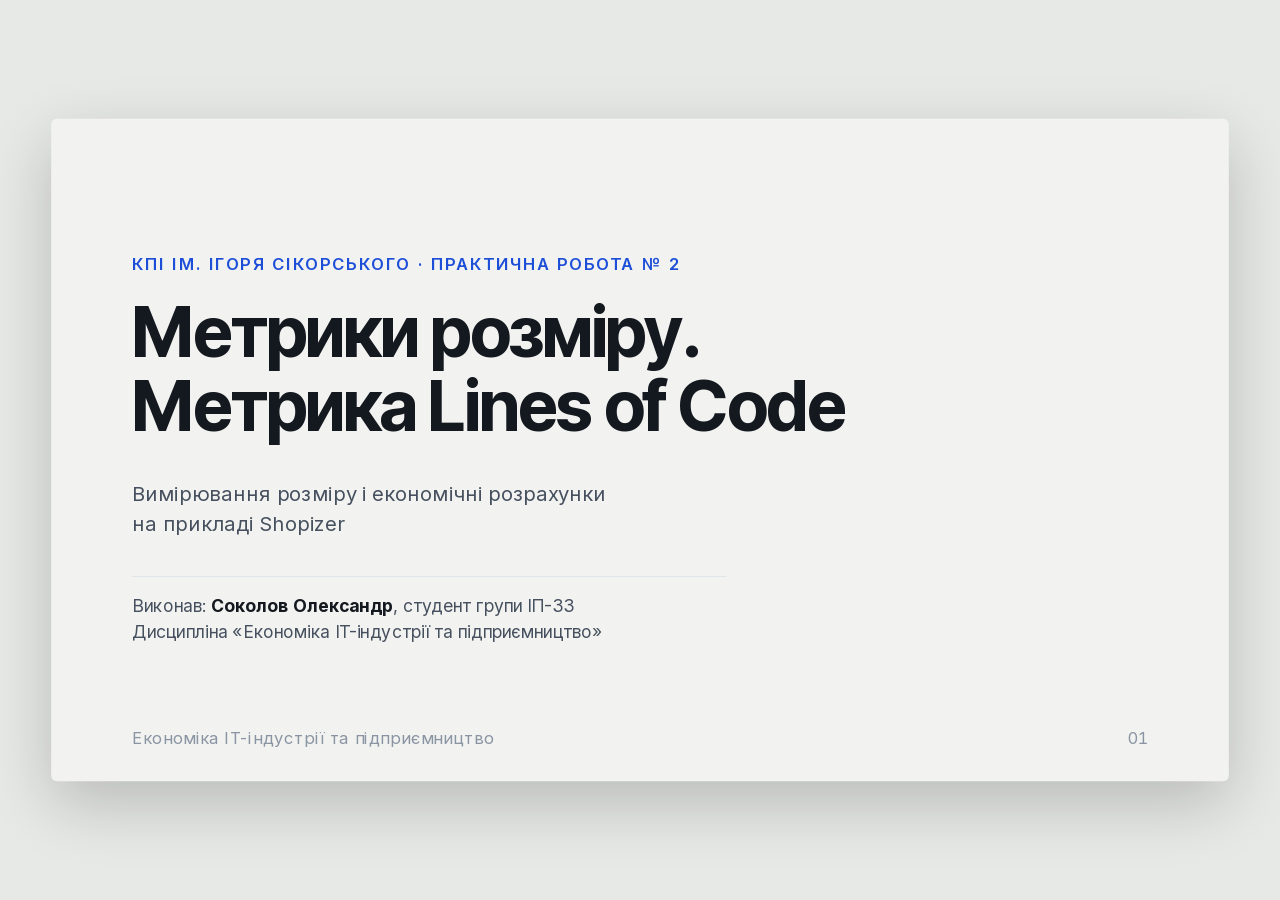
==== labs/02-loc-metrics/docs/deck/index.html @ 8bcf0d28 "feat(pr2): LOC metrics of Shopizer, COCOMO economics, C# vs Java levels Co-Authored-By: Claude Sonne" ====
<!doctype html>
<html lang="uk">
<head>
<meta charset="utf-8">
<title>Метрики розміру. Метрика Lines of Code – Економіка IT-індустрії та підприємництво</title>
<link rel="stylesheet" href="shared/theme.css">
<style>
  .figure__img { background: #fff; border-radius: 0; }
  .figure__img img { object-fit: contain; }
  .body.fill { flex: 1; min-height: 0; display: flex; }
  .body.fill > * { flex: 1; }
  .cols.split { grid-template-columns: 2.4fr 1fr; }
  .n { color: var(--ink-mute); font-size: .85em; white-space: nowrap; }
  .formula { font-size: 24px; margin: 0 0 8px; }
  .cols > table.tbl { align-self: start; }
  .note { font-size: 16px; color: var(--ink-mute); margin-top: 14px; }
</style>
</head>
<body class="deck">

<!-- 1 -->
<section class="slide slide--cover">
  <p class="eyebrow">КПІ ім. Ігоря Сікорського · Практична робота № 2</p>
  <h1 class="hero">Метрики розміру.<br>Метрика Lines of Code</h1>
  <div class="stack" style="margin-top:40px">
    <p class="lead">Вимірювання розміру і економічні розрахунки на прикладі Shopizer</p>
  </div>
  <p class="byline">Виконав: <b>Соколов Олександр</b>, студент групи ІП-33<br>Дисципліна «Економіка IT-індустрії та підприємництво»</p>
  <span class="slide__kicker">Економіка IT-індустрії та підприємництво</span>
  <span class="slide__num"></span>
</section>

<!-- 2 -->
<section class="slide">
  <div class="rule"></div>
  <h1 class="title">Об'єкт вимірювання</h1>
  <div class="body">
    <div class="cols">
      <ul class="bullets">
        <li>Shopizer – інтернет-магазин на Java з відкритим кодом, ліцензія Apache-2.0 <span class="n">[1]</span></li>
        <li>Коміт 6a4a0a6 від 23.03.2025</li>
        <li>5 Maven-модулів, 1 167 Java-файлів в основному коді</li>
        <li>Тести є лише в двох модулях і складають 4.9% обсягу</li>
      </ul>
      <div class="kv" style="--k:190px">
        <div class="kv__row"><div class="kv__k">sm-core-model</div><div class="kv__v">сутності предметної області</div></div>
        <div class="kv__row"><div class="kv__k">sm-core-modules</div><div class="kv__v">інтеграційні модулі, шифрування</div></div>
        <div class="kv__row"><div class="kv__k">sm-core</div><div class="kv__v">бізнес-логіка, репозиторії</div></div>
        <div class="kv__row"><div class="kv__k">sm-shop-model</div><div class="kv__v">моделі даних для API</div></div>
        <div class="kv__row"><div class="kv__k">sm-shop</div><div class="kv__v">контролери, налаштування</div></div>
      </div>
    </div>
  </div>
  <span class="slide__kicker">Економіка IT-індустрії та підприємництво</span>
  <span class="slide__num"></span>
</section>

<!-- 3 -->
<section class="slide">
  <div class="rule"></div>
  <h1 class="title">Засоби вимірювання</h1>
  <div class="body">
    <div class="cols">
      <ul class="bullets">
        <li>cloc 2.10 рахує рядки коду, коментарі й порожні рядки <span class="n">[2]</span></li>
        <li>Парсер Java рахує логічні оператори: оператор або декларація – один рядок <span class="n">[3, 4]</span></li>
        <li>Рівень коментарів F = N<sub>com</sub> / N<sub>loc</sub></li>
      </ul>
      <div class="kv" style="--k:150px">
        <div class="kv__row"><div class="kv__k">N<sub>phys</sub></div><div class="kv__v">усі рядки файлів</div></div>
        <div class="kv__row"><div class="kv__k">N<sub>loc</sub></div><div class="kv__v">без порожніх і коментарів</div></div>
        <div class="kv__row"><div class="kv__k">N<sub>lloc</sub></div><div class="kv__v">оператори і декларації</div></div>
      </div>
    </div>
  </div>
  <span class="slide__kicker">Економіка IT-індустрії та підприємництво</span>
  <span class="slide__num"></span>
</section>

<!-- 4 -->
<section class="slide">
  <div class="rule"></div>
  <h1 class="title">Результати вимірювання</h1>
  <div class="body">
    <table class="tbl">
      <thead><tr><th>Модуль</th><th class="num">Файлів</th><th class="num">Фізичні</th><th class="num">Код</th><th class="num">Коментарі</th><th class="num">Порожні</th><th class="num">Логічні</th></tr></thead>
      <tbody>
        <tr><td>sm-core-model</td><td class="num">186</td><td class="num">16 586</td><td class="num">11 931</td><td class="num">652</td><td class="num">4 003</td><td class="num">7 809</td></tr>
        <tr><td>sm-core-modules</td><td class="num">14</td><td class="num">527</td><td class="num">317</td><td class="num">68</td><td class="num">142</td><td class="num">237</td></tr>
        <tr><td>sm-core</td><td class="num">335</td><td class="num">34 420</td><td class="num">21 207</td><td class="num">4 187</td><td class="num">9 026</td><td class="num">15 056</td></tr>
        <tr><td>sm-shop-model</td><td class="num">322</td><td class="num">12 507</td><td class="num">7 996</td><td class="num">1 743</td><td class="num">2 768</td><td class="num">5 922</td></tr>
        <tr><td>sm-shop</td><td class="num">310</td><td class="num">44 151</td><td class="num">30 565</td><td class="num">4 073</td><td class="num">9 513</td><td class="num">21 109</td></tr>
        <tr><td><b>Разом</b></td><td class="num"><b>1 167</b></td><td class="num"><b>108 191</b></td><td class="num"><b>72 016</b></td><td class="num"><b>10 723</b></td><td class="num"><b>25 452</b></td><td class="num"><b>50 133</b></td></tr>
      </tbody>
    </table>
    <p class="note">Основний код Java (src/main). Рівень коментарів F = 0.149</p>
  </div>
  <span class="slide__kicker">Економіка IT-індустрії та підприємництво</span>
  <span class="slide__num"></span>
</section>

<!-- 5 -->
<section class="slide">
  <div class="rule"></div>
  <h1 class="title">Склад коду</h1>
  <div class="body">
    <div class="cols cols--wide">
      <div class="figure">
        <div class="figure__img"><img src="img/01_modules.png" alt="Склад коду за модулями"></div>
        <p class="figure__cap">Склад основного коду за модулями</p>
      </div>
      <ul class="bullets">
        <li>Код – 66.6% фізичних рядків, порожні рядки – 23.5%, коментарі – 9.9%</li>
        <li>Логічних операторів 0.70 від кількості рядків коду</li>
        <li>Тести: 3 495 рядків коду</li>
        <li>Інші файли репозиторію (шаблони, конфігурація) – 11 106 рядків, не враховані</li>
      </ul>
    </div>
  </div>
  <span class="slide__kicker">Економіка IT-індустрії та підприємництво</span>
  <span class="slide__num"></span>
</section>

<!-- 6 -->
<section class="slide">
  <div class="rule"></div>
  <h1 class="title">Модель розрахунку</h1>
  <div class="body">
    <div class="cols">
      <div>
        <p class="formula">Effort = a · size<sup>b</sup></p>
        <p class="formula">Schedule = c · Effort<sup>d</sup></p>
        <p class="formula">Cost = Effort · salary</p>
        <p class="note">Базова модель COCOMO <span class="n">[5]</span>; size у KLOC, Effort у людино-місяцях</p>
      </div>
      <div class="kv" style="--k:170px">
        <div class="kv__row"><div class="kv__k">size</div><div class="kv__v">72.016 KLOC (рядки коду)</div></div>
        <div class="kv__row"><div class="kv__k">Тип проєкту</div><div class="kv__v">напіврозділений, a = 3.0, b = 1.12, c = 2.5, d = 0.35</div></div>
        <div class="kv__row"><div class="kv__k">salary</div><div class="kv__v">$2 500 на місяць, Middle (усі мови) <span class="n">[6]</span></div></div>
        <div class="kv__row"><div class="kv__k">Курс</div><div class="kv__v">45.666 грн за долар, НБУ <span class="n">[7]</span></div></div>
      </div>
    </div>
  </div>
  <span class="slide__kicker">Економіка IT-індустрії та підприємництво</span>
  <span class="slide__num"></span>
</section>

<!-- 7 -->
<section class="slide">
  <div class="rule"></div>
  <h1 class="title">Економічні показники</h1>
  <div class="body">
    <table class="tbl">
      <thead><tr><th>Показник</th><th class="num">Органічний</th><th class="num">Напіврозділений</th><th class="num">Вбудований</th></tr></thead>
      <tbody>
        <tr><td>Трудомісткість, людино-місяців</td><td class="num">214.0</td><td class="num"><b>360.9</b></td><td class="num">609.8</td></tr>
        <tr><td>Тривалість, місяців</td><td class="num">19.2</td><td class="num"><b>19.6</b></td><td class="num">19.5</td></tr>
        <tr><td>Середня кількість розробників</td><td class="num">11.1</td><td class="num"><b>18.4</b></td><td class="num">31.3</td></tr>
        <tr><td>Вартість, $</td><td class="num">535 121</td><td class="num"><b>902 364</b></td><td class="num">1 524 605</td></tr>
        <tr><td>Вартість, млн грн</td><td class="num">24.4</td><td class="num"><b>41.2</b></td><td class="num">69.6</td></tr>
        <tr><td>Вартість рядка, $/LOC</td><td class="num">7.43</td><td class="num"><b>12.53</b></td><td class="num">21.17</td></tr>
        <tr><td>Продуктивність, LOC на людино-місяць</td><td class="num">336</td><td class="num"><b>200</b></td><td class="num">118</td></tr>
      </tbody>
    </table>
    <p class="note">Для Shopizer обрано напіврозділений тип: розмір 72.0 KLOC входить у діапазон 25–75 KLOC</p>
  </div>
  <span class="slide__kicker">Економіка IT-індустрії та підприємництво</span>
  <span class="slide__num"></span>
</section>

<!-- 8 -->
<section class="slide">
  <div class="rule"></div>
  <h1 class="title">Залежність від розміру і типу</h1>
  <div class="body">
    <div class="cols cols--wide">
      <div class="figure">
        <div class="figure__img"><img src="img/02_effort.png" alt="Трудомісткість залежно від розміру"></div>
        <p class="figure__cap">Трудомісткість за базовою моделлю COCOMO</p>
      </div>
      <ul class="bullets">
        <li>Тип проєкту змінює трудомісткість у 2.8 раза</li>
        <li>Тривалість майже не залежить від типу: 19.2–19.6 місяця</li>
        <li>Різниця проявляється в кількості розробників: від 11 до 31</li>
      </ul>
    </div>
  </div>
  <span class="slide__kicker">Економіка IT-індустрії та підприємництво</span>
  <span class="slide__num"></span>
</section>

<!-- 9 -->
<section class="slide">
  <div class="rule"></div>
  <h1 class="title">Чутливість до способу вимірювання</h1>
  <div class="body">
    <table class="tbl">
      <thead><tr><th>Розмір</th><th class="num">KLOC</th><th class="num">Трудомісткість</th><th class="num">Тривалість</th><th class="num">Вартість, $</th></tr></thead>
      <tbody>
        <tr><td>Фізичні рядки</td><td class="num">108.191</td><td class="num">569.4</td><td class="num">23.0</td><td class="num">1 423 493</td></tr>
        <tr><td>Рядки коду (основний код)</td><td class="num">72.016</td><td class="num"><b>360.9</b></td><td class="num">19.6</td><td class="num"><b>902 364</b></td></tr>
        <tr><td>Логічні оператори</td><td class="num">50.133</td><td class="num">240.6</td><td class="num">17.0</td><td class="num">601 450</td></tr>
        <tr><td>Рядки коду, основний код і тести</td><td class="num">75.511</td><td class="num">380.6</td><td class="num">20.0</td><td class="num">951 552</td></tr>
      </tbody>
    </table>
    <p class="note">Трудомісткість у людино-місяцях, тривалість у місяцях, напіврозділений тип. Між фізичними рядками і логічними операторами оцінка відрізняється в 2.4 раза</p>
  </div>
  <span class="slide__kicker">Економіка IT-індустрії та підприємництво</span>
  <span class="slide__num"></span>
</section>

<!-- 10 -->
<section class="slide">
  <div class="rule"></div>
  <h1 class="title">Рівні мов C# та Java</h1>
  <div class="body">
    <table class="tbl">
      <thead><tr><th>Мова</th><th class="num">Рівень (Джонс)</th><th class="num">Операторів на FP (Джонс)</th><th class="num">QSM, середнє</th><th class="num">QSM, медіана</th></tr></thead>
      <tbody>
        <tr><td>Асемблер</td><td class="num">1.0</td><td class="num">320.00</td><td class="num">119</td><td class="num">98</td></tr>
        <tr><td>C</td><td class="num">2.5</td><td class="num">128.00</td><td class="num">97</td><td class="num">99</td></tr>
        <tr><td>Java</td><td class="num"><b>6.0</b></td><td class="num"><b>53.33</b></td><td class="num"><b>53</b></td><td class="num"><b>53</b></td></tr>
        <tr><td>C#</td><td class="num"><b>6.25</b></td><td class="num"><b>51.20</b></td><td class="num"><b>54</b></td><td class="num"><b>59</b></td></tr>
      </tbody>
    </table>
    <p class="note">Рівень L дає приблизно 320 / L операторів на функціональну точку <span class="n">[8, 9]</span>. Джонс ставить C# трохи вище за Java, QSM – трохи нижче</p>
  </div>
  <span class="slide__kicker">Економіка IT-індустрії та підприємництво</span>
  <span class="slide__num"></span>
</section>

<!-- 11 -->
<section class="slide">
  <div class="rule"></div>
  <h1 class="title">Вплив рівня мови</h1>
  <div class="body">
    <div class="cols cols--wide">
      <div class="figure">
        <div class="figure__img"><img src="img/03_languages.png" alt="Обсяг коду і продуктивність за мовами"></div>
        <p class="figure__cap">Той самий функціонал (940 FP) за зворотним розрахунком <span class="n">[8]</span></p>
      </div>
      <ul class="bullets">
        <li>C# дає на 4% менший розмір і на 4.5% меншу трудомісткість, ніж Java</li>
        <li>C дає в 2.4 раза більше коду, асемблер – у 6.0 раза</li>
        <li>За LOC на місяць асемблер найпродуктивніший, за FP на місяць – найменш</li>
      </ul>
    </div>
  </div>
  <span class="slide__kicker">Економіка IT-індустрії та підприємництво</span>
  <span class="slide__num"></span>
</section>

<!-- 12 -->
<section class="slide">
  <div class="rule"></div>
  <h1 class="title">Висновки</h1>
  <div class="body">
    <ol class="steps">
      <li>Основний код Shopizer: 108 191 фізичний рядок, 72 016 рядків коду, 50 133 логічні оператори</li>
      <li>За COCOMO для напіврозділеного типу: 360.9 людино-місяців, 19.6 місяця, 18.4 розробника, $902 364 (41.2 млн грн)</li>
      <li>Спосіб вимірювання змінює оцінку в 2.4 раза, тому треба вказувати, що саме рахувалося</li>
      <li>C# і Java мають однаковий рівень, близько 6; для мов нижчого рівня різниця в розмірі значна</li>
      <li>Для порівняння проєктів на різних мовах LOC непридатна, потрібні функціональні точки</li>
    </ol>
  </div>
  <span class="slide__kicker">Економіка IT-індустрії та підприємництво</span>
  <span class="slide__num"></span>
</section>

<!-- 13 -->
<section class="slide">
  <div class="rule"></div>
  <h1 class="title">Основні джерела</h1>
  <div class="body">
    <ol class="srcs" style="--rows:5">
      <li value="1"><b>Shopizer</b>, github.com/shopizer-ecommerce/shopizer</li>
      <li value="2"><b>Adler D.</b> cloc: Count Lines of Code, 2.10</li>
      <li value="3"><b>Park R. E.</b> Software Size Measurement, SEI, 1992</li>
      <li value="4"><b>javalang</b>: Pure Python Java parser</li>
      <li value="5"><b>Boehm B. W.</b> Software Engineering Economics, 1981</li>
      <li value="6"><b>DOU</b> Зарплати українських розробників – літо 2026</li>
      <li value="7"><b>НБУ</b> Офіційний курс USD на 04.11.2026</li>
      <li value="8"><b>Jones C.</b> Software Economics and Function Point Metrics, 2017</li>
      <li value="9"><b>QSM</b> Function Point Languages Table, v5.0</li>
    </ol>
    <p class="note">Повний список – у звіті</p>
  </div>
  <span class="slide__kicker">Економіка IT-індустрії та підприємництво</span>
  <span class="slide__num"></span>
</section>

<script src="shared/deck.js"></script>
</body>
</html>
---- labs/02-loc-metrics/docs/deck/shared/theme.css ----
/* Self-hosted Inter — no network fetch at render time. */
@font-face {
  font-family: 'Inter';
  font-style: normal;
  font-weight: 400;
  font-display: swap;
  src: url('fonts/Inter-400-cyrillic-ext.woff2') format('woff2');
  unicode-range: U+0460-052F, U+1C80-1C8A, U+20B4, U+2DE0-2DFF, U+A640-A69F, U+FE2E-FE2F;
}
@font-face {
  font-family: 'Inter';
  font-style: normal;
  font-weight: 400;
  font-display: swap;
  src: url('fonts/Inter-400-cyrillic.woff2') format('woff2');
  unicode-range: U+0301, U+0400-045F, U+0490-0491, U+04B0-04B1, U+2116;
}
@font-face {
  font-family: 'Inter';
  font-style: normal;
  font-weight: 400;
  font-display: swap;
  src: url('fonts/Inter-400-latin-ext.woff2') format('woff2');
  unicode-range: U+0100-02BA, U+02BD-02C5, U+02C7-02CC, U+02CE-02D7, U+02DD-02FF, U+0304, U+0308, U+0329, U+1D00-1DBF, U+1E00-1E9F, U+1EF2-1EFF, U+2020, U+20A0-20AB, U+20AD-20C0, U+2113, U+2C60-2C7F, U+A720-A7FF;
}
@font-face {
  font-family: 'Inter';
  font-style: normal;
  font-weight: 400;
  font-display: swap;
  src: url('fonts/Inter-400-latin.woff2') format('woff2');
  unicode-range: U+0000-00FF, U+0131, U+0152-0153, U+02BB-02BC, U+02C6, U+02DA, U+02DC, U+0304, U+0308, U+0329, U+2000-206F, U+20AC, U+2122, U+2191, U+2193, U+2212, U+2215, U+FEFF, U+FFFD;
}
@font-face {
  font-family: 'Inter';
  font-style: normal;
  font-weight: 500;
  font-display: swap;
  src: url('fonts/Inter-500-cyrillic-ext.woff2') format('woff2');
  unicode-range: U+0460-052F, U+1C80-1C8A, U+20B4, U+2DE0-2DFF, U+A640-A69F, U+FE2E-FE2F;
}
@font-face {
  font-family: 'Inter';
  font-style: normal;
  font-weight: 500;
  font-display: swap;
  src: url('fonts/Inter-500-cyrillic.woff2') format('woff2');
  unicode-range: U+0301, U+0400-045F, U+0490-0491, U+04B0-04B1, U+2116;
}
@font-face {
  font-family: 'Inter';
  font-style: normal;
  font-weight: 500;
  font-display: swap;
  src: url('fonts/Inter-500-latin-ext.woff2') format('woff2');
  unicode-range: U+0100-02BA, U+02BD-02C5, U+02C7-02CC, U+02CE-02D7, U+02DD-02FF, U+0304, U+0308, U+0329, U+1D00-1DBF, U+1E00-1E9F, U+1EF2-1EFF, U+2020, U+20A0-20AB, U+20AD-20C0, U+2113, U+2C60-2C7F, U+A720-A7FF;
}
@font-face {
  font-family: 'Inter';
  font-style: normal;
  font-weight: 500;
  font-display: swap;
  src: url('fonts/Inter-500-latin.woff2') format('woff2');
  unicode-range: U+0000-00FF, U+0131, U+0152-0153, U+02BB-02BC, U+02C6, U+02DA, U+02DC, U+0304, U+0308, U+0329, U+2000-206F, U+20AC, U+2122, U+2191, U+2193, U+2212, U+2215, U+FEFF, U+FFFD;
}
@font-face {
  font-family: 'Inter';
  font-style: normal;
  font-weight: 600;
  font-display: swap;
  src: url('fonts/Inter-600-cyrillic-ext.woff2') format('woff2');
  unicode-range: U+0460-052F, U+1C80-1C8A, U+20B4, U+2DE0-2DFF, U+A640-A69F, U+FE2E-FE2F;
}
@font-face {
  font-family: 'Inter';
  font-style: normal;
  font-weight: 600;
  font-display: swap;
  src: url('fonts/Inter-600-cyrillic.woff2') format('woff2');
  unicode-range: U+0301, U+0400-045F, U+0490-0491, U+04B0-04B1, U+2116;
}
@font-face {
  font-family: 'Inter';
  font-style: normal;
  font-weight: 600;
  font-display: swap;
  src: url('fonts/Inter-600-latin-ext.woff2') format('woff2');
  unicode-range: U+0100-02BA, U+02BD-02C5, U+02C7-02CC, U+02CE-02D7, U+02DD-02FF, U+0304, U+0308, U+0329, U+1D00-1DBF, U+1E00-1E9F, U+1EF2-1EFF, U+2020, U+20A0-20AB, U+20AD-20C0, U+2113, U+2C60-2C7F, U+A720-A7FF;
}
@font-face {
  font-family: 'Inter';
  font-style: normal;
  font-weight: 600;
  font-display: swap;
  src: url('fonts/Inter-600-latin.woff2') format('woff2');
  unicode-range: U+0000-00FF, U+0131, U+0152-0153, U+02BB-02BC, U+02C6, U+02DA, U+02DC, U+0304, U+0308, U+0329, U+2000-206F, U+20AC, U+2122, U+2191, U+2193, U+2212, U+2215, U+FEFF, U+FFFD;
}
@font-face {
  font-family: 'Inter';
  font-style: normal;
  font-weight: 700;
  font-display: swap;
  src: url('fonts/Inter-700-cyrillic-ext.woff2') format('woff2');
  unicode-range: U+0460-052F, U+1C80-1C8A, U+20B4, U+2DE0-2DFF, U+A640-A69F, U+FE2E-FE2F;
}
@font-face {
  font-family: 'Inter';
  font-style: normal;
  font-weight: 700;
  font-display: swap;
  src: url('fonts/Inter-700-cyrillic.woff2') format('woff2');
  unicode-range: U+0301, U+0400-045F, U+0490-0491, U+04B0-04B1, U+2116;
}
@font-face {
  font-family: 'Inter';
  font-style: normal;
  font-weight: 700;
  font-display: swap;
  src: url('fonts/Inter-700-latin-ext.woff2') format('woff2');
  unicode-range: U+0100-02BA, U+02BD-02C5, U+02C7-02CC, U+02CE-02D7, U+02DD-02FF, U+0304, U+0308, U+0329, U+1D00-1DBF, U+1E00-1E9F, U+1EF2-1EFF, U+2020, U+20A0-20AB, U+20AD-20C0, U+2113, U+2C60-2C7F, U+A720-A7FF;
}
@font-face {
  font-family: 'Inter';
  font-style: normal;
  font-weight: 700;
  font-display: swap;
  src: url('fonts/Inter-700-latin.woff2') format('woff2');
  unicode-range: U+0000-00FF, U+0131, U+0152-0153, U+02BB-02BC, U+02C6, U+02DA, U+02DC, U+0304, U+0308, U+0329, U+2000-206F, U+20AC, U+2122, U+2191, U+2193, U+2212, U+2215, U+FEFF, U+FFFD;
}
@font-face {
  font-family: 'Inter Tight';
  font-style: normal;
  font-weight: 500;
  font-display: swap;
  src: url('fonts/InterTight-500-cyrillic-ext.woff2') format('woff2');
  unicode-range: U+0460-052F, U+1C80-1C8A, U+20B4, U+2DE0-2DFF, U+A640-A69F, U+FE2E-FE2F;
}
@font-face {
  font-family: 'Inter Tight';
  font-style: normal;
  font-weight: 500;
  font-display: swap;
  src: url('fonts/InterTight-500-cyrillic.woff2') format('woff2');
  unicode-range: U+0301, U+0400-045F, U+0490-0491, U+04B0-04B1, U+2116;
}
@font-face {
  font-family: 'Inter Tight';
  font-style: normal;
  font-weight: 500;
  font-display: swap;
  src: url('fonts/InterTight-500-latin-ext.woff2') format('woff2');
  unicode-range: U+0100-02BA, U+02BD-02C5, U+02C7-02CC, U+02CE-02D7, U+02DD-02FF, U+0304, U+0308, U+0329, U+1D00-1DBF, U+1E00-1E9F, U+1EF2-1EFF, U+2020, U+20A0-20AB, U+20AD-20C0, U+2113, U+2C60-2C7F, U+A720-A7FF;
}
@font-face {
  font-family: 'Inter Tight';
  font-style: normal;
  font-weight: 500;
  font-display: swap;
  src: url('fonts/InterTight-500-latin.woff2') format('woff2');
  unicode-range: U+0000-00FF, U+0131, U+0152-0153, U+02BB-02BC, U+02C6, U+02DA, U+02DC, U+0304, U+0308, U+0329, U+2000-206F, U+20AC, U+2122, U+2191, U+2193, U+2212, U+2215, U+FEFF, U+FFFD;
}
@font-face {
  font-family: 'Inter Tight';
  font-style: normal;
  font-weight: 600;
  font-display: swap;
  src: url('fonts/InterTight-600-cyrillic-ext.woff2') format('woff2');
  unicode-range: U+0460-052F, U+1C80-1C8A, U+20B4, U+2DE0-2DFF, U+A640-A69F, U+FE2E-FE2F;
}
@font-face {
  font-family: 'Inter Tight';
  font-style: normal;
  font-weight: 600;
  font-display: swap;
  src: url('fonts/InterTight-600-cyrillic.woff2') format('woff2');
  unicode-range: U+0301, U+0400-045F, U+0490-0491, U+04B0-04B1, U+2116;
}
@font-face {
  font-family: 'Inter Tight';
  font-style: normal;
  font-weight: 600;
  font-display: swap;
  src: url('fonts/InterTight-600-latin-ext.woff2') format('woff2');
  unicode-range: U+0100-02BA, U+02BD-02C5, U+02C7-02CC, U+02CE-02D7, U+02DD-02FF, U+0304, U+0308, U+0329, U+1D00-1DBF, U+1E00-1E9F, U+1EF2-1EFF, U+2020, U+20A0-20AB, U+20AD-20C0, U+2113, U+2C60-2C7F, U+A720-A7FF;
}
@font-face {
  font-family: 'Inter Tight';
  font-style: normal;
  font-weight: 600;
  font-display: swap;
  src: url('fonts/InterTight-600-latin.woff2') format('woff2');
  unicode-range: U+0000-00FF, U+0131, U+0152-0153, U+02BB-02BC, U+02C6, U+02DA, U+02DC, U+0304, U+0308, U+0329, U+2000-206F, U+20AC, U+2122, U+2191, U+2193, U+2212, U+2215, U+FEFF, U+FFFD;
}
@font-face {
  font-family: 'Inter Tight';
  font-style: normal;
  font-weight: 700;
  font-display: swap;
  src: url('fonts/InterTight-700-cyrillic-ext.woff2') format('woff2');
  unicode-range: U+0460-052F, U+1C80-1C8A, U+20B4, U+2DE0-2DFF, U+A640-A69F, U+FE2E-FE2F;
}
@font-face {
  font-family: 'Inter Tight';
  font-style: normal;
  font-weight: 700;
  font-display: swap;
  src: url('fonts/InterTight-700-cyrillic.woff2') format('woff2');
  unicode-range: U+0301, U+0400-045F, U+0490-0491, U+04B0-04B1, U+2116;
}
@font-face {
  font-family: 'Inter Tight';
  font-style: normal;
  font-weight: 700;
  font-display: swap;
  src: url('fonts/InterTight-700-latin-ext.woff2') format('woff2');
  unicode-range: U+0100-02BA, U+02BD-02C5, U+02C7-02CC, U+02CE-02D7, U+02DD-02FF, U+0304, U+0308, U+0329, U+1D00-1DBF, U+1E00-1E9F, U+1EF2-1EFF, U+2020, U+20A0-20AB, U+20AD-20C0, U+2113, U+2C60-2C7F, U+A720-A7FF;
}
@font-face {
  font-family: 'Inter Tight';
  font-style: normal;
  font-weight: 700;
  font-display: swap;
  src: url('fonts/InterTight-700-latin.woff2') format('woff2');
  unicode-range: U+0000-00FF, U+0131, U+0152-0153, U+02BB-02BC, U+02C6, U+02DA, U+02DC, U+0304, U+0308, U+0329, U+2000-206F, U+20AC, U+2122, U+2191, U+2193, U+2212, U+2215, U+FEFF, U+FFFD;
}

/* Design tokens */
:root {
  --slide-w: 1280px;
  --slide-h: 720px;

  --ink:        #14181f;
  --ink-soft:   #46505f;
  --ink-mute:   #8a94a3;
  --rule:       #dfe4ea;
  --paper:      #fbfbfa;
  --paper-alt:  #f2f3f0;

  --accent:      #1d4ed8;
  --accent-soft: #e8edfb;
  --accent-deep: #0f2a6b;

  --pad-x: 88px;
  --pad-y: 58px;

  --f-display: 'Inter Tight', 'Inter', -apple-system, BlinkMacSystemFont, 'Helvetica Neue', sans-serif;
  --f-body:    'Inter', -apple-system, BlinkMacSystemFont, 'Helvetica Neue', sans-serif;

  --t-hero: 76px;
  --t-h1:   46px;
  --t-h2:   36px;
  --t-body: 22px;
  --t-cap:  18px;
}

* { box-sizing: border-box; }

html, body {
  margin: 0;
  padding: 0;
  background: #e7e9e6;
  font-family: var(--f-body);
  color: var(--ink);
  -webkit-font-smoothing: antialiased;
}

/* ---------- Slide frame ---------- */
.slide {
  position: relative;
  width: var(--slide-w);
  height: var(--slide-h);
  padding: var(--pad-y) var(--pad-x);
  background: var(--paper);
  overflow: hidden;
  display: flex;
  flex-direction: column;
}

.slide__num {
  position: absolute;
  right: var(--pad-x);
  bottom: 36px;
  font-size: var(--t-cap);
  color: var(--ink-mute);
  font-variant-numeric: tabular-nums;
}

.slide__kicker {
  position: absolute;
  left: var(--pad-x);
  bottom: 36px;
  font-size: var(--t-cap);
  color: var(--ink-mute);
  letter-spacing: 0.04em;
}

/* ---------- Typography ---------- */
.hero {
  font-family: var(--f-display);
  font-size: var(--t-hero);
  font-weight: 700;
  line-height: 1.04;
  letter-spacing: -0.025em;
  margin: 0;
  text-wrap: balance;
}

h1.title {
  font-family: var(--f-display);
  font-size: var(--t-h1);
  font-weight: 680;
  line-height: 1.1;
  letter-spacing: -0.02em;
  margin: 0 0 30px;
  text-wrap: balance;
}

h2.sub {
  font-size: var(--t-h2);
  font-weight: 600;
  line-height: 1.2;
  margin: 0 0 20px;
}

.eyebrow {
  font-size: var(--t-cap);
  font-weight: 600;
  letter-spacing: 0.12em;
  text-transform: uppercase;
  color: var(--accent);
  margin: 0 0 24px;
}

.lead {
  font-size: var(--t-body);
  line-height: 1.5;
  color: var(--ink-soft);
  max-width: 24em;
  margin: 0;
}

.rule {
  width: 72px;
  height: 4px;
  background: var(--accent);
  border-radius: 2px;
  margin: 0 0 32px;
}

/* ---------- Layout helpers ---------- */
.body { flex: 1; min-height: 0; }

.cols {
  display: grid;
  grid-template-columns: 1fr 1fr;
  gap: 56px;
  height: 100%;
}

.cols--wide  { grid-template-columns: 1.4fr 1fr; }
.cols--narrow{ grid-template-columns: 1fr 1.4fr; }

.stack   { display: flex; flex-direction: column; gap: 20px; }
.center  { justify-content: center; }

/* ---------- Lists ---------- */
ul.bullets {
  list-style: none;
  margin: 0;
  padding: 0;
  display: flex;
  flex-direction: column;
  gap: 16px;
}

ul.bullets li {
  position: relative;
  padding-left: 34px;
  font-size: var(--t-body);
  line-height: 1.4;
  color: var(--ink-soft);
}

ul.bullets li::before {
  content: '';
  position: absolute;
  left: 0;
  top: 0.52em;
  width: 10px;
  height: 10px;
  border-radius: 3px;
  background: var(--accent);
}

ul.bullets li strong { color: var(--ink); font-weight: 650; }

ol.steps {
  counter-reset: s;
  list-style: none;
  margin: 0;
  padding: 0;
  display: flex;
  flex-direction: column;
  gap: 16px;
}

ol.steps li {
  counter-increment: s;
  position: relative;
  padding-left: 60px;
  font-size: var(--t-body);
  line-height: 1.42;
  color: var(--ink-soft);
  min-height: 42px;
}

ol.steps li::before {
  content: counter(s);
  position: absolute;
  left: 0;
  top: -2px;
  width: 42px;
  height: 42px;
  border-radius: 50%;
  background: var(--accent-soft);
  color: var(--accent-deep);
  font-weight: 680;
  font-size: 20px;
  display: flex;
  align-items: center;
  justify-content: center;
}

/* ---------- Cards ---------- */
.card {
  background: #fff;
  border: 1px solid var(--rule);
  border-radius: 14px;
  padding: 20px 24px;
}

.card .card__label {
  font-size: var(--t-cap);
  font-weight: 650;
  letter-spacing: 0.06em;
  text-transform: uppercase;
  color: var(--ink-mute);
  margin: 0 0 10px;
}

.card .card__value {
  font-family: var(--f-display);
  font-size: 38px;
  font-weight: 700;
  letter-spacing: -0.02em;
  margin: 0 0 8px;
  color: var(--accent-deep);
}

.card > p { margin: 0; font-size: 18px; line-height: 1.4; color: var(--ink-soft); }

.quote {
  font-family: var(--f-display);
  font-size: 38px;
  font-weight: 500;
  line-height: 1.32;
  letter-spacing: -0.015em;
  margin: 0;
  text-wrap: balance;
}

.quote__src {
  margin-top: 28px;
  font-size: var(--t-cap);
  color: var(--ink-mute);
}

/* ---------- Slide variants ---------- */
.slide--cover   { background: var(--paper-alt); justify-content: center; }
.slide--section { background: var(--accent-deep); color: #fff; justify-content: center; }
.slide--section .hero      { color: #fff; }
.slide--section .eyebrow   { color: #9dbaff; }
.slide--section .slide__num,
.slide--section .slide__kicker { color: rgba(255,255,255,.55); }

/* ---------- Screen presentation mode ---------- */
@media screen {
  body.deck {
    display: flex;
    align-items: center;
    justify-content: center;
    min-height: 100vh;
    overflow: hidden;
  }
  body.deck .slide {
    display: none;
    box-shadow: 0 24px 70px rgba(0,0,0,.20);
    border-radius: 6px;
    transform-origin: center center;
  }
  body.deck .slide.is-active { display: flex; }

  /* contact-sheet review mode: ?all */
  body.deck.show-all { display: block; overflow: auto; padding: 40px; }
  body.deck.show-all .slide { display: flex; margin: 0 auto 40px; }
}

/* ---------- Print / PDF ---------- */
@page { size: 1280px 720px; margin: 0; }

@media print {
  html, body { background: #fff; }
  .slide {
    display: flex !important;
    page-break-after: always;
    break-after: page;
    box-shadow: none;
    border-radius: 0;
    transform: none !important;
  }
  .slide:last-child { page-break-after: auto; break-after: auto; }
}

/* ---------- Inline legal reference ---------- */
.ref {
  display: inline-block;
  font-size: 0.72em;
  font-weight: 600;
  letter-spacing: 0.01em;
  color: var(--accent-deep);
  background: var(--accent-soft);
  border-radius: 5px;
  padding: 0.14em 0.5em;
  margin-left: 0.3em;
  vertical-align: 0.1em;
  white-space: nowrap;
}

.slide--section .ref { background: rgba(255,255,255,.14); color: #cfe0ff; }

/* ---------- Grids of cards ---------- */
.grid {
  display: grid;
  grid-template-columns: repeat(var(--cols, 3), 1fr);
  gap: 20px;
}

.grid .card { padding: 18px 20px; }
.grid .card .card__value { font-size: 32px; margin-bottom: 5px; }
.grid .card > p { font-size: 17px; line-height: 1.38; }

/* ---------- Comparison pair ---------- */
.vs { display: grid; grid-template-columns: 1fr 1fr; gap: 24px; }

.vs__side {
  border: 1px solid var(--rule);
  border-radius: 14px;
  padding: 20px 24px;
  background: #fff;
}

.vs__side--muted { background: var(--paper-alt); }

.vs__head {
  font-family: var(--f-display);
  font-size: 22px;
  font-weight: 650;
  letter-spacing: -0.01em;
  margin: 0 0 14px;
}

.vs__side ul { margin: 0; padding-left: 20px; }
.vs__side li { font-size: 18px; line-height: 1.4; color: var(--ink-soft); margin-bottom: 6px; }

/* ---------- Key/value rows ---------- */
.kv { display: flex; flex-direction: column; gap: 0; }

.kv__row {
  display: grid;
  grid-template-columns: var(--k, 300px) 1fr;
  gap: 28px;
  padding: 9px 0;
  border-bottom: 1px solid var(--rule);
  align-items: baseline;
}

.kv__row:last-child { border-bottom: none; }
.kv__k { font-weight: 650; font-size: 19px; color: var(--ink); }
.kv__v { font-size: 19px; line-height: 1.38; color: var(--ink-soft); }

/* ---------- Table ---------- */
table.tbl { width: 100%; border-collapse: collapse; font-size: 18px; }
table.tbl th {
  text-align: left;
  font-size: var(--t-cap);
  font-weight: 650;
  letter-spacing: 0.06em;
  text-transform: uppercase;
  color: var(--ink-mute);
  padding: 0 14px 12px 0;
  border-bottom: 2px solid var(--rule);
}
table.tbl td {
  padding: 7px 14px 7px 0;
  border-bottom: 1px solid var(--rule);
  color: var(--ink-soft);
}
table.tbl td:first-child { font-weight: 600; color: var(--ink); }
table.tbl .num { text-align: right; font-variant-numeric: tabular-nums; white-space: nowrap; }
table.tbl tr.is-out td { color: var(--ink-mute); }

/* ---------- Source list ---------- */
ol.srcs {
  margin: 0;
  padding-left: 26px;
  display: grid;
  grid-template-columns: 1fr 1fr;
  grid-template-rows: repeat(var(--rows, 5), auto);
  grid-auto-flow: column;
  gap: 12px 44px;
}
ol.srcs li { font-size: 17px; line-height: 1.38; color: var(--ink-soft); }
ol.srcs li b { color: var(--ink); font-weight: 620; }

/* ---------- Full-bleed photo slides ---------- */
.slide--photo {
  position: relative;
  color: #fff;
  background-size: cover;
  background-position: center;
  justify-content: flex-end;
  /* content is bottom-aligned, so leave the footer band clear */
  padding-bottom: 92px;
}

/* Scrim keeps the headline legible over any photo. */
.slide--photo::before {
  content: '';
  position: absolute;
  inset: 0;
  background: linear-gradient(100deg,
    rgba(8,14,30,.93) 0%, rgba(8,14,30,.86) 30%,
    rgba(8,14,30,.58) 62%, rgba(8,14,30,.22) 100%);
}

.slide--photo > *:not(.slide__num):not(.slide__kicker):not(.credit) {
  position: relative;
  z-index: 1;
}
.slide--photo > .slide__num,
.slide--photo > .slide__kicker,
.slide--photo > .credit { z-index: 1; }
.slide--photo .hero    { color: #fff; }
.slide--photo .lead    { color: rgba(255,255,255,.80); }
.slide--photo .eyebrow { color: #9dbaff; }

/* ---------- Cover byline: author and discipline ---------- */
.byline {
  margin: 40px 0 0;
  padding-top: 18px;
  border-top: 1px solid var(--rule);
  max-width: 34em;
  font-size: 19px;
  line-height: 1.5;
  color: var(--ink-soft);
}
.byline b { color: var(--ink); font-weight: 620; }
.slide--photo .byline   { color: rgba(255,255,255,.78); border-top-color: rgba(255,255,255,.28); }
.slide--photo .byline b { color: #fff; }
.slide--photo .slide__num,
.slide--photo .slide__kicker { color: rgba(255,255,255,.55); }

.credit {
  position: absolute;
  right: calc(var(--pad-x) + 52px);
  bottom: 36px;
  z-index: 1;
  font-size: 12px;
  line-height: 1.3;
  text-align: right;
  max-width: 34em;
  color: rgba(255,255,255,.45);
}

.slide:not(.slide--photo) .credit { color: var(--ink-mute); opacity: .8; }

/* ---------- Figures on content slides ---------- */
.figure {
  display: flex;
  flex-direction: column;
  min-height: 0;
}

.figure__img {
  flex: 1;
  min-height: 0;
  border-radius: 12px;
  overflow: hidden;
  background: var(--paper-alt);
}

.figure__img img {
  display: block;
  width: 100%;
  height: 100%;
  object-fit: cover;
}

.figure--portrait .figure__img { flex: none; aspect-ratio: 3 / 4; }
.figure--portrait .figure__img img { object-position: center 18%; }

.figure__cap {
  margin: 9px 0 0;
  font-size: 13px;
  line-height: 1.32;
  color: var(--ink-mute);
}

.figure__cap b { color: var(--ink-soft); font-weight: 620; }

/* ---------- Chart legend ---------- */
.keys {
  display: flex;
  flex-wrap: wrap;
  gap: 6px 20px;
  justify-content: center;
  margin-top: 4px;
}

.key { display: flex; align-items: baseline; gap: 6px; font-size: 16px; }
.key__dot { width: 11px; height: 11px; border-radius: 50%; flex: none; transform: translateY(1px); }
.key__name { font-weight: 620; color: var(--ink); }
.key__num  { font-weight: 700; color: var(--ink); font-variant-numeric: tabular-nums; }
.key__pct  { font-size: 16px; color: var(--ink-mute); font-variant-numeric: tabular-nums; }
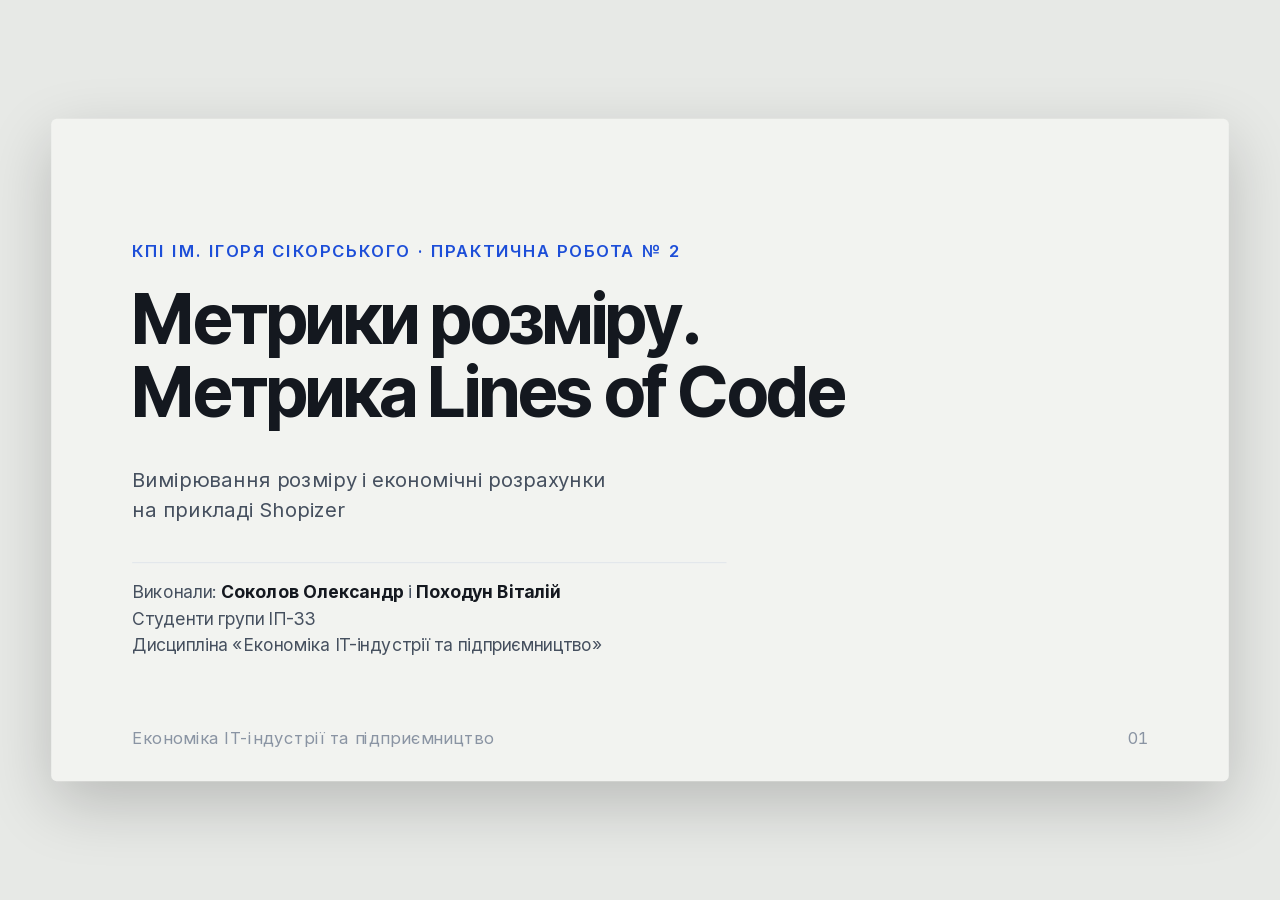
==== commit 325c6045: "feat: add Pokhodun V. O. as co-author, split talks between two speakers Reports list both authors on" ====
--- a/labs/02-loc-metrics/docs/deck/index.html
+++ b/labs/02-loc-metrics/docs/deck/index.html
@@ -25,7 +25,7 @@
   <div class="stack" style="margin-top:40px">
     <p class="lead">Вимірювання розміру і економічні розрахунки на прикладі Shopizer</p>
   </div>
-  <p class="byline">Виконав: <b>Соколов Олександр</b>, студент групи ІП-33<br>Дисципліна «Економіка IT-індустрії та підприємництво»</p>
+  <p class="byline">Виконали: <b>Соколов Олександр</b> і <b>Походун Віталій</b><br>Студенти групи ІП-33<br>Дисципліна «Економіка IT-індустрії та підприємництво»</p>
   <span class="slide__kicker">Економіка IT-індустрії та підприємництво</span>
   <span class="slide__num"></span>
 </section>
